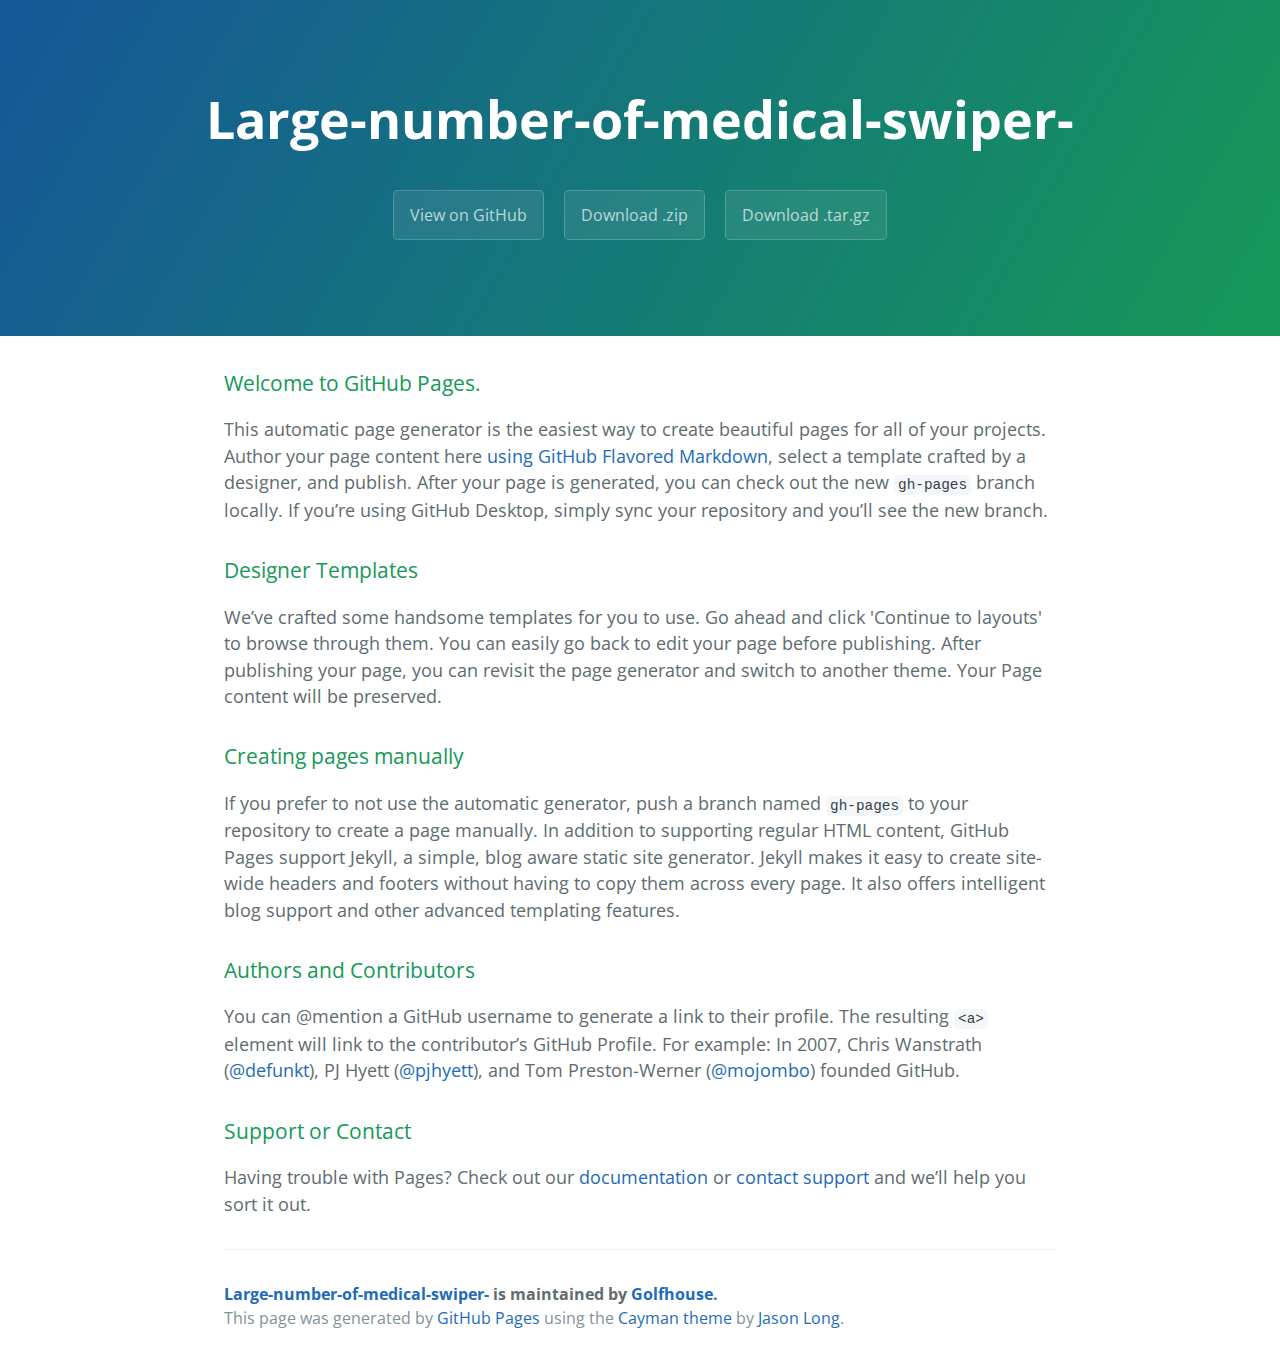
==== index.html @ 22bb9b2a "Create gh-pages branch via GitHub" ====
<!DOCTYPE html>
<html lang="en-us">
  <head>
    <meta charset="UTF-8">
    <title>Large-number-of-medical-swiper- by Golfhouse</title>
    <meta name="viewport" content="width=device-width, initial-scale=1">
    <link rel="stylesheet" type="text/css" href="stylesheets/normalize.css" media="screen">
    <link href='https://fonts.googleapis.com/css?family=Open+Sans:400,700' rel='stylesheet' type='text/css'>
    <link rel="stylesheet" type="text/css" href="stylesheets/stylesheet.css" media="screen">
    <link rel="stylesheet" type="text/css" href="stylesheets/github-light.css" media="screen">
  </head>
  <body>
    <section class="page-header">
      <h1 class="project-name">Large-number-of-medical-swiper-</h1>
      <h2 class="project-tagline"></h2>
      <a href="https://github.com/Golfhouse/Large-number-of-medical-Swiper-" class="btn">View on GitHub</a>
      <a href="https://github.com/Golfhouse/Large-number-of-medical-Swiper-/zipball/master" class="btn">Download .zip</a>
      <a href="https://github.com/Golfhouse/Large-number-of-medical-Swiper-/tarball/master" class="btn">Download .tar.gz</a>
    </section>

    <section class="main-content">
      <h3>
<a id="welcome-to-github-pages" class="anchor" href="#welcome-to-github-pages" aria-hidden="true"><span aria-hidden="true" class="octicon octicon-link"></span></a>Welcome to GitHub Pages.</h3>

<p>This automatic page generator is the easiest way to create beautiful pages for all of your projects. Author your page content here <a href="https://guides.github.com/features/mastering-markdown/">using GitHub Flavored Markdown</a>, select a template crafted by a designer, and publish. After your page is generated, you can check out the new <code>gh-pages</code> branch locally. If you’re using GitHub Desktop, simply sync your repository and you’ll see the new branch.</p>

<h3>
<a id="designer-templates" class="anchor" href="#designer-templates" aria-hidden="true"><span aria-hidden="true" class="octicon octicon-link"></span></a>Designer Templates</h3>

<p>We’ve crafted some handsome templates for you to use. Go ahead and click 'Continue to layouts' to browse through them. You can easily go back to edit your page before publishing. After publishing your page, you can revisit the page generator and switch to another theme. Your Page content will be preserved.</p>

<h3>
<a id="creating-pages-manually" class="anchor" href="#creating-pages-manually" aria-hidden="true"><span aria-hidden="true" class="octicon octicon-link"></span></a>Creating pages manually</h3>

<p>If you prefer to not use the automatic generator, push a branch named <code>gh-pages</code> to your repository to create a page manually. In addition to supporting regular HTML content, GitHub Pages support Jekyll, a simple, blog aware static site generator. Jekyll makes it easy to create site-wide headers and footers without having to copy them across every page. It also offers intelligent blog support and other advanced templating features.</p>

<h3>
<a id="authors-and-contributors" class="anchor" href="#authors-and-contributors" aria-hidden="true"><span aria-hidden="true" class="octicon octicon-link"></span></a>Authors and Contributors</h3>

<p>You can @mention a GitHub username to generate a link to their profile. The resulting <code>&lt;a&gt;</code> element will link to the contributor’s GitHub Profile. For example: In 2007, Chris Wanstrath (<a href="https://github.com/defunkt" class="user-mention">@defunkt</a>), PJ Hyett (<a href="https://github.com/pjhyett" class="user-mention">@pjhyett</a>), and Tom Preston-Werner (<a href="https://github.com/mojombo" class="user-mention">@mojombo</a>) founded GitHub.</p>

<h3>
<a id="support-or-contact" class="anchor" href="#support-or-contact" aria-hidden="true"><span aria-hidden="true" class="octicon octicon-link"></span></a>Support or Contact</h3>

<p>Having trouble with Pages? Check out our <a href="https://help.github.com/pages">documentation</a> or <a href="https://github.com/contact">contact support</a> and we’ll help you sort it out.</p>

      <footer class="site-footer">
        <span class="site-footer-owner"><a href="https://github.com/Golfhouse/Large-number-of-medical-Swiper-">Large-number-of-medical-swiper-</a> is maintained by <a href="https://github.com/Golfhouse">Golfhouse</a>.</span>

        <span class="site-footer-credits">This page was generated by <a href="https://pages.github.com">GitHub Pages</a> using the <a href="https://github.com/jasonlong/cayman-theme">Cayman theme</a> by <a href="https://twitter.com/jasonlong">Jason Long</a>.</span>
      </footer>

    </section>

  
  </body>
</html>
---- stylesheets/stylesheet.css ----
* {
  box-sizing: border-box; }

body {
  padding: 0;
  margin: 0;
  font-family: "Open Sans", "Helvetica Neue", Helvetica, Arial, sans-serif;
  font-size: 16px;
  line-height: 1.5;
  color: #606c71; }

a {
  color: #1e6bb8;
  text-decoration: none; }
  a:hover {
    text-decoration: underline; }

.btn {
  display: inline-block;
  margin-bottom: 1rem;
  color: rgba(255, 255, 255, 0.7);
  background-color: rgba(255, 255, 255, 0.08);
  border-color: rgba(255, 255, 255, 0.2);
  border-style: solid;
  border-width: 1px;
  border-radius: 0.3rem;
  transition: color 0.2s, background-color 0.2s, border-color 0.2s; }
  .btn + .btn {
    margin-left: 1rem; }

.btn:hover {
  color: rgba(255, 255, 255, 0.8);
  text-decoration: none;
  background-color: rgba(255, 255, 255, 0.2);
  border-color: rgba(255, 255, 255, 0.3); }

@media screen and (min-width: 64em) {
  .btn {
    padding: 0.75rem 1rem; } }

@media screen and (min-width: 42em) and (max-width: 64em) {
  .btn {
    padding: 0.6rem 0.9rem;
    font-size: 0.9rem; } }

@media screen and (max-width: 42em) {
  .btn {
    display: block;
    width: 100%;
    padding: 0.75rem;
    font-size: 0.9rem; }
    .btn + .btn {
      margin-top: 1rem;
      margin-left: 0; } }

.page-header {
  color: #fff;
  text-align: center;
  background-color: #159957;
  background-image: linear-gradient(120deg, #155799, #159957); }

@media screen and (min-width: 64em) {
  .page-header {
    padding: 5rem 6rem; } }

@media screen and (min-width: 42em) and (max-width: 64em) {
  .page-header {
    padding: 3rem 4rem; } }

@media screen and (max-width: 42em) {
  .page-header {
    padding: 2rem 1rem; } }

.project-name {
  margin-top: 0;
  margin-bottom: 0.1rem; }

@media screen and (min-width: 64em) {
  .project-name {
    font-size: 3.25rem; } }

@media screen and (min-width: 42em) and (max-width: 64em) {
  .project-name {
    font-size: 2.25rem; } }

@media screen and (max-width: 42em) {
  .project-name {
    font-size: 1.75rem; } }

.project-tagline {
  margin-bottom: 2rem;
  font-weight: normal;
  opacity: 0.7; }

@media screen and (min-width: 64em) {
  .project-tagline {
    font-size: 1.25rem; } }

@media screen and (min-width: 42em) and (max-width: 64em) {
  .project-tagline {
    font-size: 1.15rem; } }

@media screen and (max-width: 42em) {
  .project-tagline {
    font-size: 1rem; } }

.main-content :first-child {
  margin-top: 0; }
.main-content img {
  max-width: 100%; }
.main-content h1, .main-content h2, .main-content h3, .main-content h4, .main-content h5, .main-content h6 {
  margin-top: 2rem;
  margin-bottom: 1rem;
  font-weight: normal;
  color: #159957; }
.main-content p {
  margin-bottom: 1em; }
.main-content code {
  padding: 2px 4px;
  font-family: Consolas, "Liberation Mono", Menlo, Courier, monospace;
  font-size: 0.9rem;
  color: #383e41;
  background-color: #f3f6fa;
  border-radius: 0.3rem; }
.main-content pre {
  padding: 0.8rem;
  margin-top: 0;
  margin-bottom: 1rem;
  font: 1rem Consolas, "Liberation Mono", Menlo, Courier, monospace;
  color: #567482;
  word-wrap: normal;
  background-color: #f3f6fa;
  border: solid 1px #dce6f0;
  border-radius: 0.3rem; }
  .main-content pre > code {
    padding: 0;
    margin: 0;
    font-size: 0.9rem;
    color: #567482;
    word-break: normal;
    white-space: pre;
    background: transparent;
    border: 0; }
.main-content .highlight {
  margin-bottom: 1rem; }
  .main-content .highlight pre {
    margin-bottom: 0;
    word-break: normal; }
.main-content .highlight pre, .main-content pre {
  padding: 0.8rem;
  overflow: auto;
  font-size: 0.9rem;
  line-height: 1.45;
  border-radius: 0.3rem; }
.main-content pre code, .main-content pre tt {
  display: inline;
  max-width: initial;
  padding: 0;
  margin: 0;
  overflow: initial;
  line-height: inherit;
  word-wrap: normal;
  background-color: transparent;
  border: 0; }
  .main-content pre code:before, .main-content pre code:after, .main-content pre tt:before, .main-content pre tt:after {
    content: normal; }
.main-content ul, .main-content ol {
  margin-top: 0; }
.main-content blockquote {
  padding: 0 1rem;
  margin-left: 0;
  color: #819198;
  border-left: 0.3rem solid #dce6f0; }
  .main-content blockquote > :first-child {
    margin-top: 0; }
  .main-content blockquote > :last-child {
    margin-bottom: 0; }
.main-content table {
  display: block;
  width: 100%;
  overflow: auto;
  word-break: normal;
  word-break: keep-all; }
  .main-content table th {
    font-weight: bold; }
  .main-content table th, .main-content table td {
    padding: 0.5rem 1rem;
    border: 1px solid #e9ebec; }
.main-content dl {
  padding: 0; }
  .main-content dl dt {
    padding: 0;
    margin-top: 1rem;
    font-size: 1rem;
    font-weight: bold; }
  .main-content dl dd {
    padding: 0;
    margin-bottom: 1rem; }
.main-content hr {
  height: 2px;
  padding: 0;
  margin: 1rem 0;
  background-color: #eff0f1;
  border: 0; }

@media screen and (min-width: 64em) {
  .main-content {
    max-width: 64rem;
    padding: 2rem 6rem;
    margin: 0 auto;
    font-size: 1.1rem; } }

@media screen and (min-width: 42em) and (max-width: 64em) {
  .main-content {
    padding: 2rem 4rem;
    font-size: 1.1rem; } }

@media screen and (max-width: 42em) {
  .main-content {
    padding: 2rem 1rem;
    font-size: 1rem; } }

.site-footer {
  padding-top: 2rem;
  margin-top: 2rem;
  border-top: solid 1px #eff0f1; }

.site-footer-owner {
  display: block;
  font-weight: bold; }

.site-footer-credits {
  color: #819198; }

@media screen and (min-width: 64em) {
  .site-footer {
    font-size: 1rem; } }

@media screen and (min-width: 42em) and (max-width: 64em) {
  .site-footer {
    font-size: 1rem; } }

@media screen and (max-width: 42em) {
  .site-footer {
    font-size: 0.9rem; } }
---- stylesheets/github-light.css ----
/*
The MIT License (MIT)

Copyright (c) 2016 GitHub, Inc.

Permission is hereby granted, free of charge, to any person obtaining a copy
of this software and associated documentation files (the "Software"), to deal
in the Software without restriction, including without limitation the rights
to use, copy, modify, merge, publish, distribute, sublicense, and/or sell
copies of the Software, and to permit persons to whom the Software is
furnished to do so, subject to the following conditions:

The above copyright notice and this permission notice shall be included in all
copies or substantial portions of the Software.

THE SOFTWARE IS PROVIDED "AS IS", WITHOUT WARRANTY OF ANY KIND, EXPRESS OR
IMPLIED, INCLUDING BUT NOT LIMITED TO THE WARRANTIES OF MERCHANTABILITY,
FITNESS FOR A PARTICULAR PURPOSE AND NONINFRINGEMENT. IN NO EVENT SHALL THE
AUTHORS OR COPYRIGHT HOLDERS BE LIABLE FOR ANY CLAIM, DAMAGES OR OTHER
LIABILITY, WHETHER IN AN ACTION OF CONTRACT, TORT OR OTHERWISE, ARISING FROM,
OUT OF OR IN CONNECTION WITH THE SOFTWARE OR THE USE OR OTHER DEALINGS IN THE
SOFTWARE.

*/

.pl-c /* comment */ {
  color: #969896;
}

.pl-c1 /* constant, variable.other.constant, support, meta.property-name, support.constant, support.variable, meta.module-reference, markup.raw, meta.diff.header */,
.pl-s .pl-v /* string variable */ {
  color: #0086b3;
}

.pl-e /* entity */,
.pl-en /* entity.name */ {
  color: #795da3;
}

.pl-smi /* variable.parameter.function, storage.modifier.package, storage.modifier.import, storage.type.java, variable.other */,
.pl-s .pl-s1 /* string source */ {
  color: #333;
}

.pl-ent /* entity.name.tag */ {
  color: #63a35c;
}

.pl-k /* keyword, storage, storage.type */ {
  color: #a71d5d;
}

.pl-s /* string */,
.pl-pds /* punctuation.definition.string, string.regexp.character-class */,
.pl-s .pl-pse .pl-s1 /* string punctuation.section.embedded source */,
.pl-sr /* string.regexp */,
.pl-sr .pl-cce /* string.regexp constant.character.escape */,
.pl-sr .pl-sre /* string.regexp source.ruby.embedded */,
.pl-sr .pl-sra /* string.regexp string.regexp.arbitrary-repitition */ {
  color: #183691;
}

.pl-v /* variable */ {
  color: #ed6a43;
}

.pl-id /* invalid.deprecated */ {
  color: #b52a1d;
}

.pl-ii /* invalid.illegal */ {
  color: #f8f8f8;
  background-color: #b52a1d;
}

.pl-sr .pl-cce /* string.regexp constant.character.escape */ {
  font-weight: bold;
  color: #63a35c;
}

.pl-ml /* markup.list */ {
  color: #693a17;
}

.pl-mh /* markup.heading */,
.pl-mh .pl-en /* markup.heading entity.name */,
.pl-ms /* meta.separator */ {
  font-weight: bold;
  color: #1d3e81;
}

.pl-mq /* markup.quote */ {
  color: #008080;
}

.pl-mi /* markup.italic */ {
  font-style: italic;
  color: #333;
}

.pl-mb /* markup.bold */ {
  font-weight: bold;
  color: #333;
}

.pl-md /* markup.deleted, meta.diff.header.from-file */ {
  color: #bd2c00;
  background-color: #ffecec;
}

.pl-mi1 /* markup.inserted, meta.diff.header.to-file */ {
  color: #55a532;
  background-color: #eaffea;
}

.pl-mdr /* meta.diff.range */ {
  font-weight: bold;
  color: #795da3;
}

.pl-mo /* meta.output */ {
  color: #1d3e81;
}
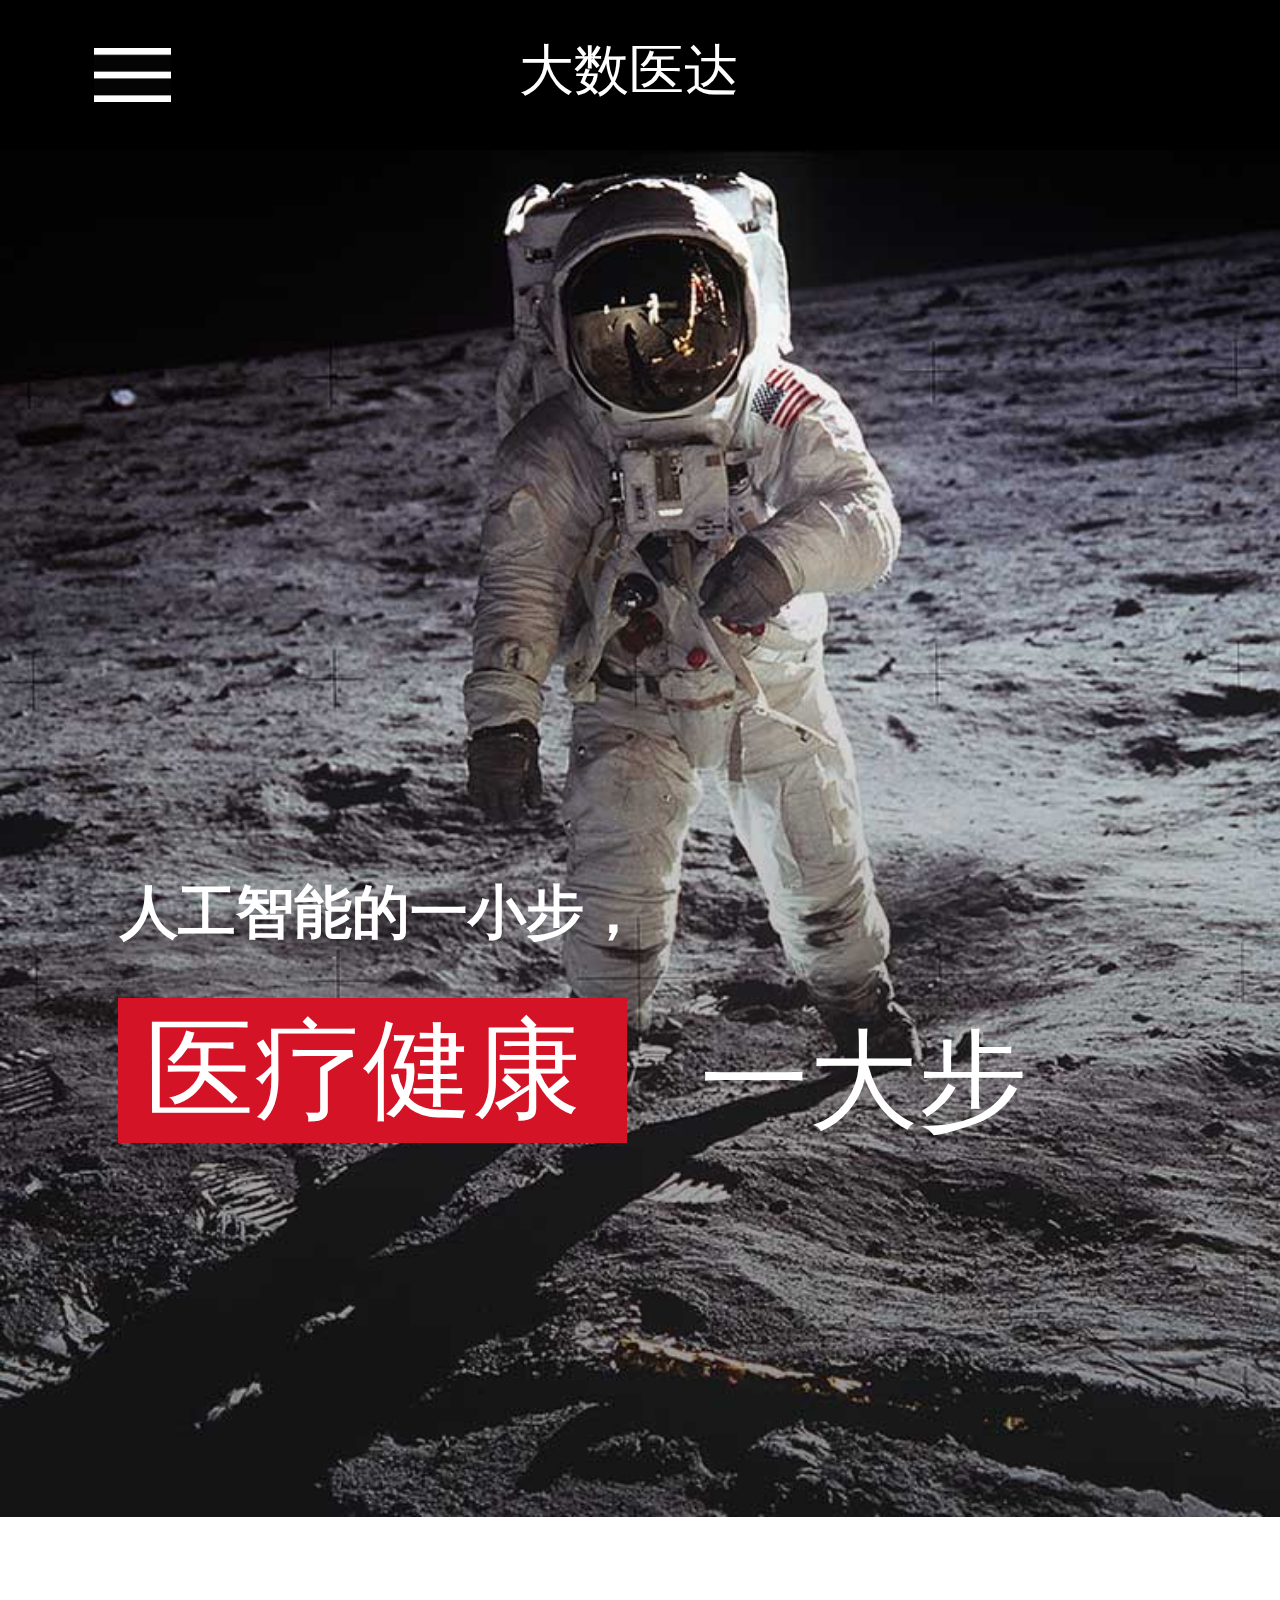
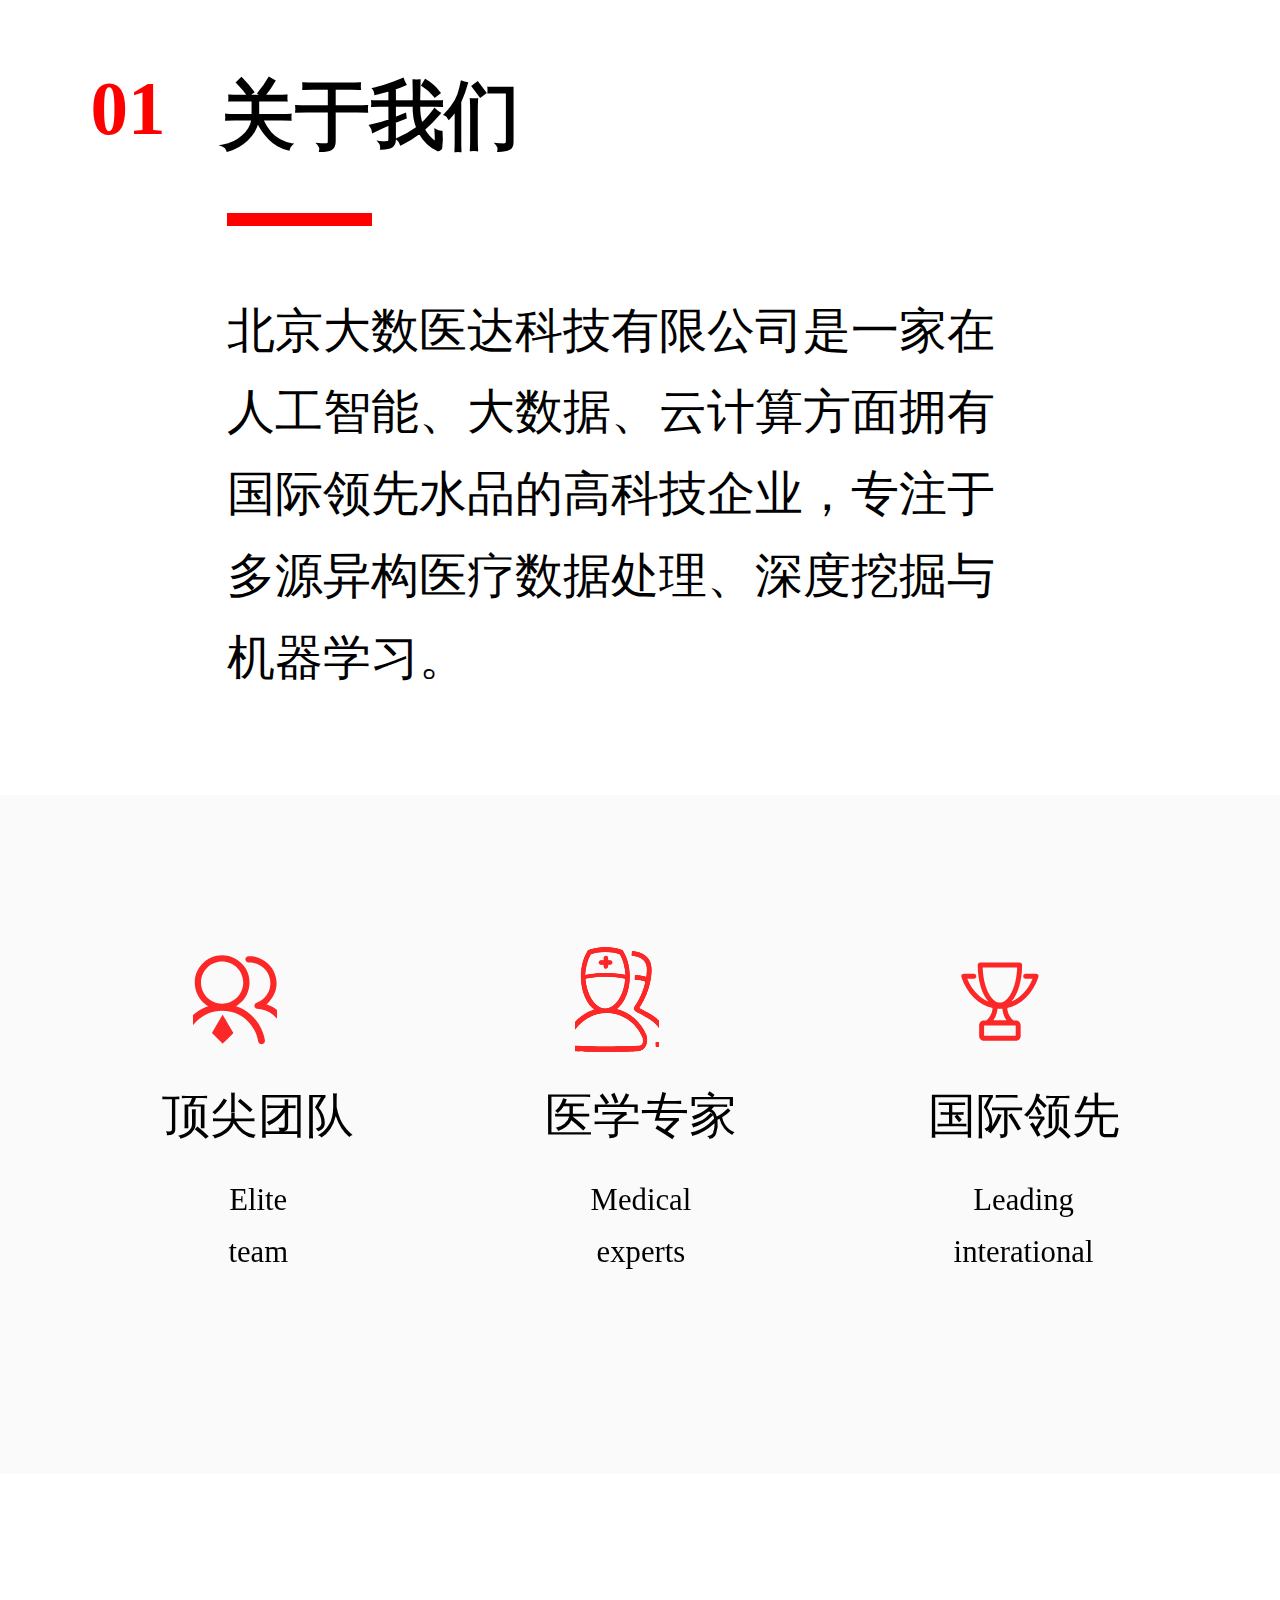
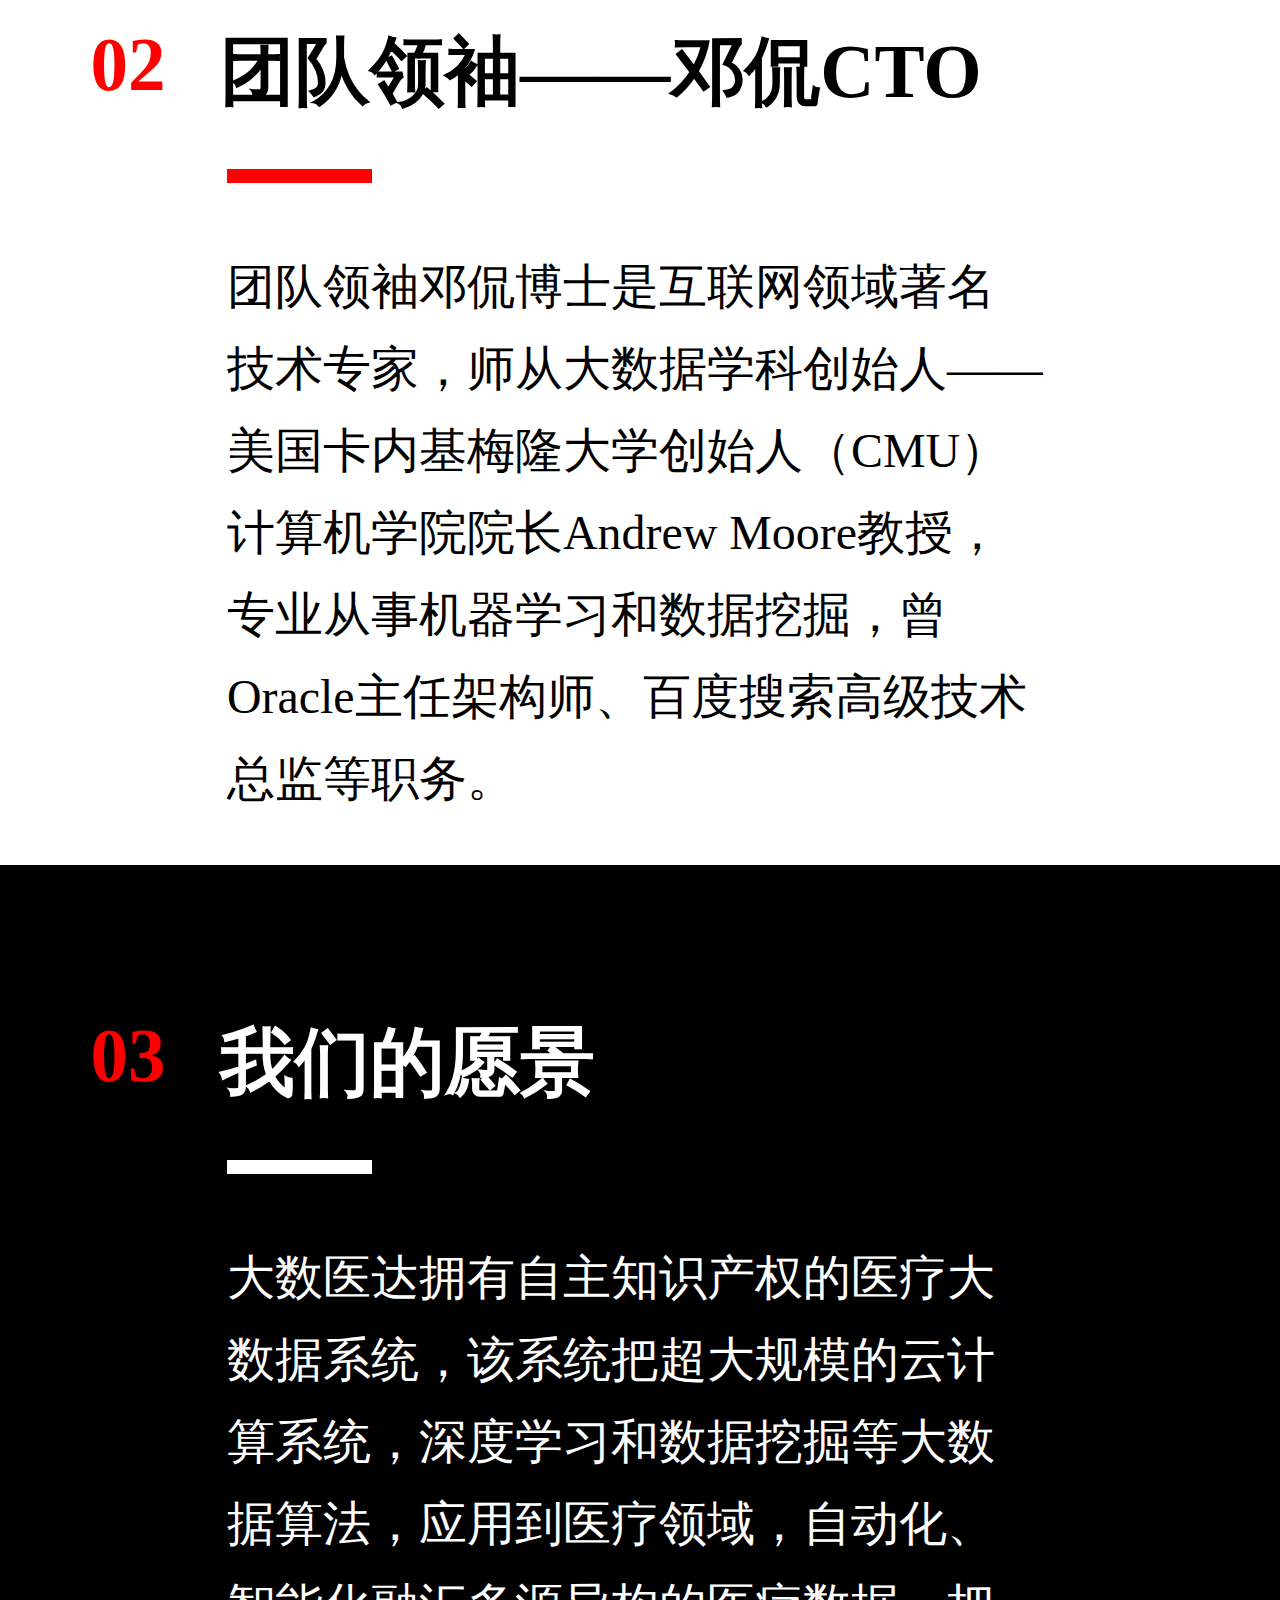
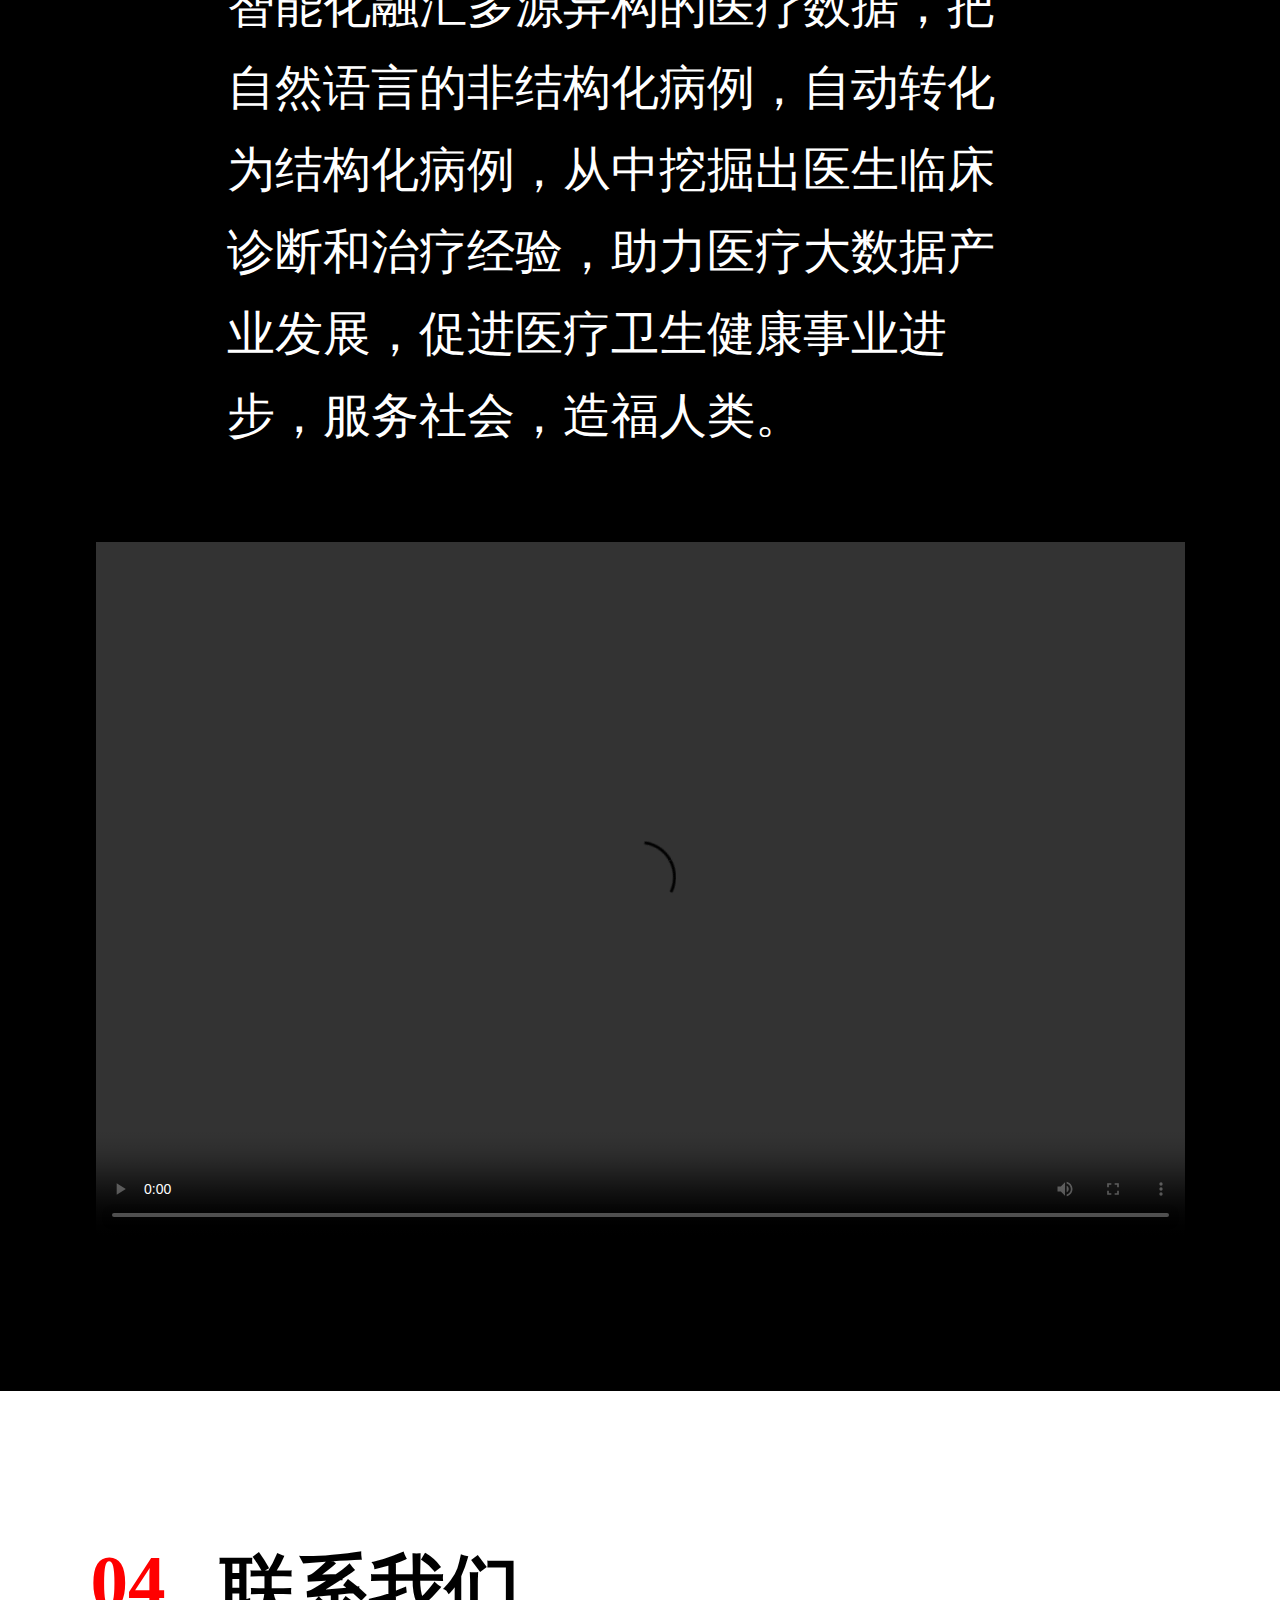
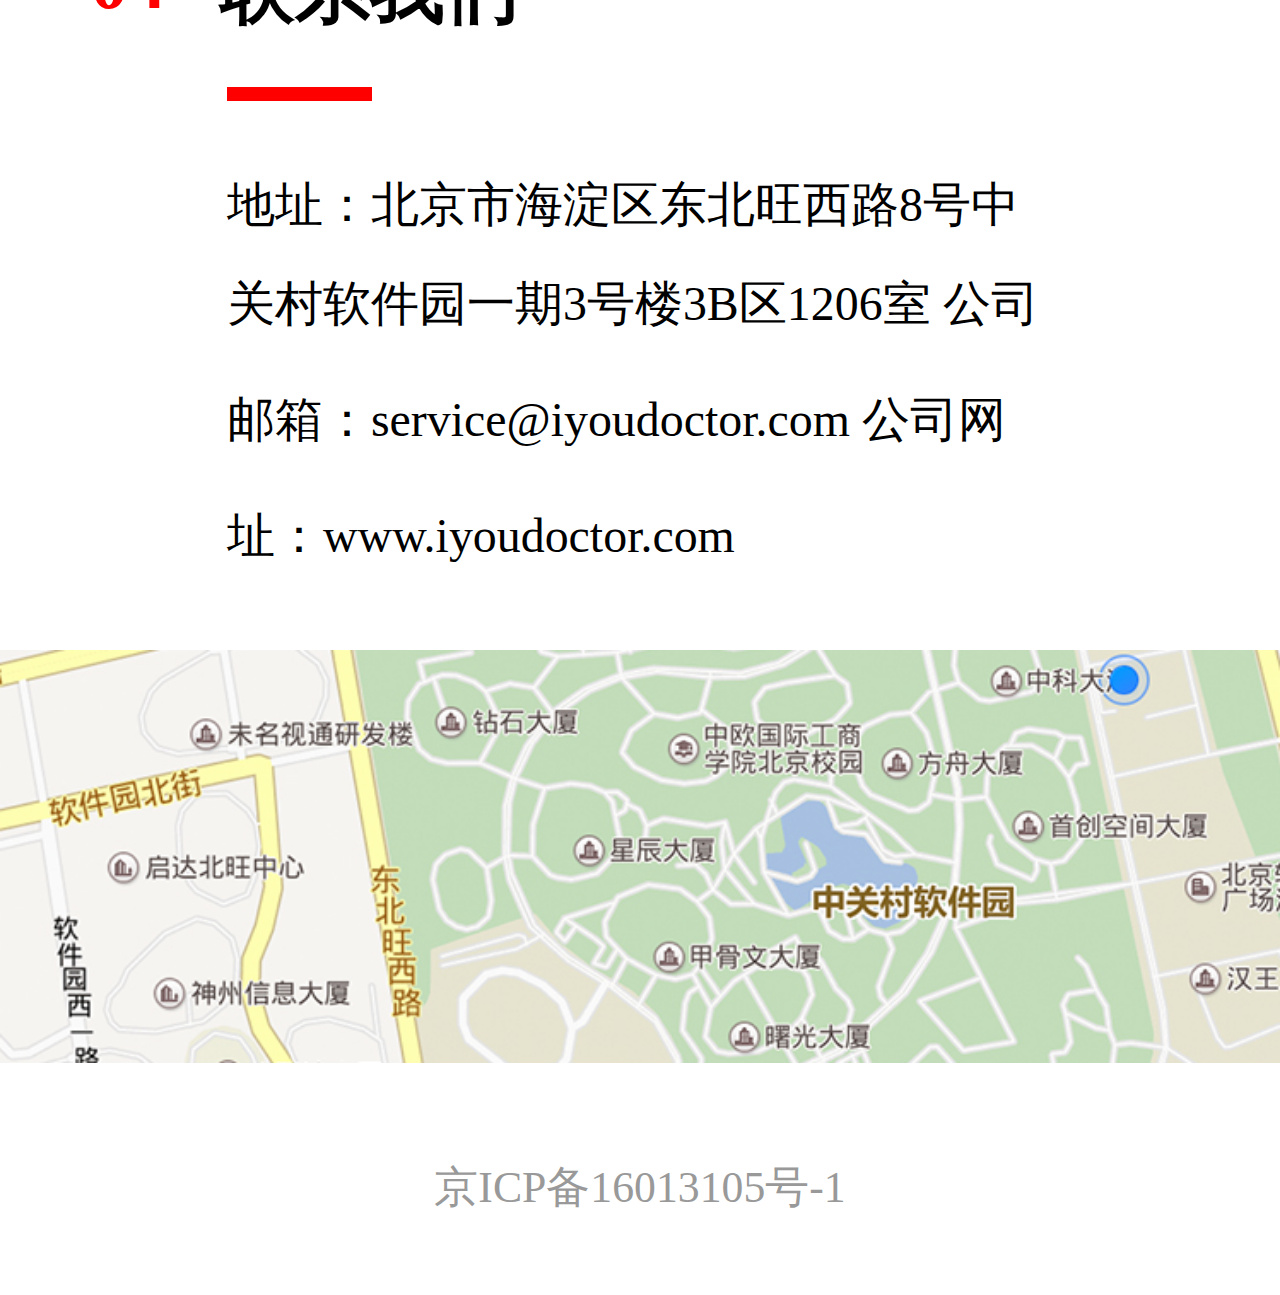
==== commit 48359b1d: "medical" ====
--- a/index.html
+++ b/index.html
@@ -1,57 +1,139 @@
 <!DOCTYPE html>
-<html lang="en-us">
-  <head>
-    <meta charset="UTF-8">
-    <title>Large-number-of-medical-swiper- by Golfhouse</title>
-    <meta name="viewport" content="width=device-width, initial-scale=1">
-    <link rel="stylesheet" type="text/css" href="stylesheets/normalize.css" media="screen">
-    <link href='https://fonts.googleapis.com/css?family=Open+Sans:400,700' rel='stylesheet' type='text/css'>
-    <link rel="stylesheet" type="text/css" href="stylesheets/stylesheet.css" media="screen">
-    <link rel="stylesheet" type="text/css" href="stylesheets/github-light.css" media="screen">
-  </head>
-  <body>
-    <section class="page-header">
-      <h1 class="project-name">Large-number-of-medical-swiper-</h1>
-      <h2 class="project-tagline"></h2>
-      <a href="https://github.com/Golfhouse/Large-number-of-medical-Swiper-" class="btn">View on GitHub</a>
-      <a href="https://github.com/Golfhouse/Large-number-of-medical-Swiper-/zipball/master" class="btn">Download .zip</a>
-      <a href="https://github.com/Golfhouse/Large-number-of-medical-Swiper-/tarball/master" class="btn">Download .tar.gz</a>
-    </section>
+<html>
+<head>
+	<meta charset="UTF-8">
+	<meta name="author" content="智能社 - zhinengshe.com">
+	<meta name="copyright" content="智能社 - zhinengshe.com">
+	<meta name="viewport" content="width=device-width, initial-scale=1.0, maximum-scale=1.0, user-scalable=0">
+	<meta name="apple-mobile-web-app-capable" content="yes">
+	<meta name="apple-mobile-web-app-status-bar-style" content="black">
+	<meta name="format-detection" content="telephone=no,email=no">
+	<title>手机端</title>
+	<link rel="stylesheet" href="css/base.css">
+	<link rel="stylesheet" href="css/swiper.min.css">
+	<link rel="stylesheet" href="css/first.css">
+	<style>
 
-    <section class="main-content">
-      <h3>
-<a id="welcome-to-github-pages" class="anchor" href="#welcome-to-github-pages" aria-hidden="true"><span aria-hidden="true" class="octicon octicon-link"></span></a>Welcome to GitHub Pages.</h3>
-
-<p>This automatic page generator is the easiest way to create beautiful pages for all of your projects. Author your page content here <a href="https://guides.github.com/features/mastering-markdown/">using GitHub Flavored Markdown</a>, select a template crafted by a designer, and publish. After your page is generated, you can check out the new <code>gh-pages</code> branch locally. If you’re using GitHub Desktop, simply sync your repository and you’ll see the new branch.</p>
-
-<h3>
-<a id="designer-templates" class="anchor" href="#designer-templates" aria-hidden="true"><span aria-hidden="true" class="octicon octicon-link"></span></a>Designer Templates</h3>
-
-<p>We’ve crafted some handsome templates for you to use. Go ahead and click 'Continue to layouts' to browse through them. You can easily go back to edit your page before publishing. After publishing your page, you can revisit the page generator and switch to another theme. Your Page content will be preserved.</p>
-
-<h3>
-<a id="creating-pages-manually" class="anchor" href="#creating-pages-manually" aria-hidden="true"><span aria-hidden="true" class="octicon octicon-link"></span></a>Creating pages manually</h3>
-
-<p>If you prefer to not use the automatic generator, push a branch named <code>gh-pages</code> to your repository to create a page manually. In addition to supporting regular HTML content, GitHub Pages support Jekyll, a simple, blog aware static site generator. Jekyll makes it easy to create site-wide headers and footers without having to copy them across every page. It also offers intelligent blog support and other advanced templating features.</p>
-
-<h3>
-<a id="authors-and-contributors" class="anchor" href="#authors-and-contributors" aria-hidden="true"><span aria-hidden="true" class="octicon octicon-link"></span></a>Authors and Contributors</h3>
-
-<p>You can @mention a GitHub username to generate a link to their profile. The resulting <code>&lt;a&gt;</code> element will link to the contributor’s GitHub Profile. For example: In 2007, Chris Wanstrath (<a href="https://github.com/defunkt" class="user-mention">@defunkt</a>), PJ Hyett (<a href="https://github.com/pjhyett" class="user-mention">@pjhyett</a>), and Tom Preston-Werner (<a href="https://github.com/mojombo" class="user-mention">@mojombo</a>) founded GitHub.</p>
-
-<h3>
-<a id="support-or-contact" class="anchor" href="#support-or-contact" aria-hidden="true"><span aria-hidden="true" class="octicon octicon-link"></span></a>Support or Contact</h3>
-
-<p>Having trouble with Pages? Check out our <a href="https://help.github.com/pages">documentation</a> or <a href="https://github.com/contact">contact support</a> and we’ll help you sort it out.</p>
-
-      <footer class="site-footer">
-        <span class="site-footer-owner"><a href="https://github.com/Golfhouse/Large-number-of-medical-Swiper-">Large-number-of-medical-swiper-</a> is maintained by <a href="https://github.com/Golfhouse">Golfhouse</a>.</span>
-
-        <span class="site-footer-credits">This page was generated by <a href="https://pages.github.com">GitHub Pages</a> using the <a href="https://github.com/jasonlong/cayman-theme">Cayman theme</a> by <a href="https://twitter.com/jasonlong">Jason Long</a>.</span>
-      </footer>
-
-    </section>
-
-  
-  </body>
-</html>
+	</style>
+	<script src="js/swiper.min.js"></script>
+	<script src="js/jquery-1.7.2.js"></script>
+	<script>
+	(function(win,doc){
+		function change(){
+			doc.documentElement.style.fontSize=40*doc.documentElement.clientWidth/320+'px';
+		}
+		change();
+		window.addEventListener('resize',change,false);
+	})(window,document);
+	window.onload=function(){
+		 var swiper = new Swiper('.swiper-container', {
+	        pagination: '.swiper-pagination',
+	        slidesPerView: 3,
+	        paginationClickable: true,
+	        spaceBetween: 30
+    	});
+		$("#menu_ico").click(function(){
+			$("#menu").css("display","block");
+		});
+		$("#box_1,#box_2,#box_3").click(function(){
+			$("#menu").css("display","none");
+		});
+	};
+	
+	</script>
+</head>
+<body>
+	<div id="wrap">
+		<header id="hd" class="clearfix">
+			<em id="menu_ico" class="fl"></em>
+			<div id="menu">
+				<ul id="box">
+					<li><a href="second.html" id="box_1">产品介绍</a></li>
+					<li><a href="#t1" id="box_2">关于我们</a></li>
+					<li><a href="#t4" id="box_3">联系我们</a></li>
+				</ul>
+			</div>
+			<span id="hd_word" class="fl">大数医达</span>
+		</header>
+		<section id="sec">
+			<div id="bac" class="clearfix">
+				<span id="smart" class="fl">人工智能的一小步，</span>
+				<span id="heal" class="fl">医疗健康</span>
+				<span id="big" class="fl">一大步</span>
+			</div>
+			<div class="artic">
+				<h3 id="t1" class="ti clearfix"><span id="num" class="fl">01</span><span id="first_word" class="fl">关于我们</span></h3>
+				<em class="line"></em>
+				<p id="cont">北京大数医达科技有限公司是一家在人工智能、大数据、云计算方面拥有国际领先水品的高科技企业，专注于多源异构医疗数据处理、深度挖掘与机器学习。</p>
+			</div>
+			<div class="swiper-container">
+	        	<div class="swiper-wrapper">
+		             <div class="swiper-slide">
+			             <em id="one" class="ico"></em>
+			             <span class="ico_wor">顶尖团队</span>
+			             <span class="ico_eng">Elite</span>
+			             <span class="ico_eng">team</span>
+		             </div>
+		            <div class="swiper-slide">
+			             <em id="two" class="ico"></em>
+			             <span class="ico_wor">医学专家</span>
+			             <span class="ico_eng">Medical</span>
+			             <span class="ico_eng">experts</span>
+		             </div>
+		             <div class="swiper-slide">
+			             <em id="three" class="ico"></em>
+			             <span class="ico_wor">国际领先</span>
+			             <span class="ico_eng">Leading</span>
+			             <span class="ico_eng">interational</span>
+		             </div>
+		             <div class="swiper-slide">
+			            <em id="four" class="ico"></em>
+			             <span class="ico_wor">顶尖团队</span>
+			             <span class="ico_eng">Elite</span>
+			             <span class="ico_eng">team</span>
+		             </div>
+		             <div class="swiper-slide">
+			             <em id="five" class="ico"></em>
+			             <span class="ico_wor">医学专家</span>
+			             <span class="ico_eng">Medical</span>
+			             <span class="ico_eng">experts</span>
+		             </div>
+		             <div class="swiper-slide">
+			             <em id="six" class="ico"></em>
+			             <span class="ico_wor">国际领先</span>
+			             <span class="ico_eng">Leading</span>
+			             <span class="ico_eng">interational</span>
+		             </div>
+		             <div class="swiper-slide">
+			             <em id="seven" class="ico"></em>
+			             <span class="ico_wor">医学专家</span>
+			             <span class="ico_eng">Medical</span>
+			             <span class="ico_eng">experts</span>
+		             </div>
+	        	</div>
+   		 	</div>
+			<div class="artic">
+				<h3 class="ti clearfix"><span id="num" class="fl">02</span><span id="first_word" class="fl">团队领袖——邓侃CTO</span></h3>
+				<em class="line"></em>
+				<p id="cont">团队领袖邓侃博士是互联网领域著名技术专家，师从大数据学科创始人——美国卡内基梅隆大学创始人（CMU）计算机学院院长Andrew Moore教授，专业从事机器学习和数据挖掘，曾Oracle主任架构师、百度搜索高级技术总监等职务。</p>
+			</div>
+			<div class="artic black">
+				<h3 class="ti clearfix"><span id="num" class="fl">03</span><span id="first_word" class="fl">我们的愿景</span></h3>
+				<em class="line1 line"></em>
+				<p id="cont">大数医达拥有自主知识产权的医疗大数据系统，该系统把超大规模的云计算系统，深度学习和数据挖掘等大数据算法，应用到医疗领域，自动化、智能化融汇多源异构的医疗数据，把自然语言的非结构化病例，自动转化为结构化病例，从中挖掘出医生临床诊断和治疗经验，助力医疗大数据产业发展，促进医疗卫生健康事业进步，服务社会，造福人类。</p>
+				<video src="img/hd.mp4" id="vi" controls></video>
+				<!-- <div id="ar"><span id="arrow"></span></div> -->
+			</div>
+			<div class="artic">
+				<h3 id="t4" class="ti clearfix"><span id="num" class="fl">04</span><span id="first_word" class="fl">联系我们</span></h3>
+				<em class="line"></em>
+				<p id="cont"><span id="add">地址：北京市海淀区东北旺西路8号中关村软件园一期3号楼3B区1206室</span>
+				<span class="eml">公司邮箱：service@iyoudoctor.com</span>
+				<span class="eml">公司网址：www.iyoudoctor.com</span></p>
+			</div>
+			<img src="img/2.png" alt="" id="geo">
+		</section>
+		<footer id="foot"><p>京ICP备16013105号-1</p></footer>
+	</div>
+</body>
+</html>--- a/css/base.css
+++ b/css/base.css
@@ -0,0 +1,9 @@
+body,p,h1,h2,h3,h4,h5,h6,ul,ol,dl,dd,input,textarea{ margin:0; padding:0;}
+img{ vertical-align:top; border:none;}
+li{ list-style:none;}
+a{ text-decoration:none; color:#000;}
+input,textarea{ outline:none; background:none; border:none;}
+textarea{ resize:none;}
+.fl{ float:left;}
+.fr{ float:right;}
+.clearfix:after{ content:''; display:block; clear:both;}--- a/css/first.css
+++ b/css/first.css
@@ -0,0 +1,40 @@
+	html{ font-size:40px;}
+	body{ width:100%; height:100%; }
+	#wrap{ width:100%; height:100%; }
+	#hd{ background: #000;height:0.9387rem;}
+	#menu_ico{ width:0.48rem; height:0.3413rem; background: url("../img/1.png") no-repeat; margin-top:0.2987rem; margin-left:0.587rem;background-size: 0.48rem 0.3413rem; }
+
+	#menu{ width:100%; height:100%;background:#000;position: relative; position:absolute; z-index:100; display:none;}
+	#box{ width:100%; height:100%;  position: absolute; top:50%; left:50%; margin-top:-1.09rem; margin-left:-1.09rem;}
+	#box li a{ color:#fff; font-size:0.52rem; width:2.18rem;display: block; border-bottom:1px solid #fff; line-height: 0.8rem;}
+
+	#hd_word{ font-size:0.3413rem; line-height:0.8853rem; color:#fff; margin-left:2.176rem; }
+	#sec #bac{ width:100%; height:8.544rem;  background:url("../img/banner.jpg") no-repeat;background-size:8rem 8.544rem; position: relative; }
+	#sec #bac #smart{ font-size:0.3627rem; line-height:1.056rem; position: absolute;  top:4.2453rem; left:0.747rem; color:#fff; font-weight:bold; }
+	#sec #bac #heal{ font-size:0.6827rem; line-height:0.9067rem; color:#fff; background:#d41326; padding:0rem 0.288rem 0rem 0.1707rem;position:absolute; top:5.3013rem; left:0.736rem; }
+	#sec #bac #big{ font-size:0.6827rem;line-height:1.056rem; color:#fff; position:absolute; top:5.3013rem; left:4.373rem;}
+	#sec .artic .ti{ font-size: 0.4693rem;padding-top:0.928rem;  }
+	#sec .artic #num{ color:red;margin-left:0.5653rem; }
+	#sec .artic #first_word{ font-size:0.4693rem; margin-left:0.3413rem; }
+	#sec .line{ width:0.9066rem; height:0.0853rem; background:red; margin-left:1.4186rem;display: block; margin-top:0.288rem; margin-bottom:0.3946rem;  }
+	#sec .artic #cont{ font-size:0.2994rem; line-height: 0.512rem; width:5.0986rem; margin-left:1.4186rem;}
+	.swiper-container {width:calc(100% - 1.024rem); height:3.3387rem; background:#fafafa; margin-top:0.5973rem;padding:0.9066rem 0.512rem 0rem;}
+    .swiper-slide { width:2.3253rem;}
+    .swiper-wrapper .swiper-slide .ico{  width:0.9386rem; height:0.7466rem; margin:0rem 0.693rem; background-size: 0.9386rem 0.7466rem; display: block; }
+    #one{background:url("../img/elite.svg") no-repeat;  }
+    #two{background:url("../img/medical.svg") no-repeat;  }
+    #three{background:url("../img/leading.svg") no-repeat;  }
+    #four{background:url("../img/cloud.svg") no-repeat;  }
+    #five{background:url("../img/bigData.svg") no-repeat;  }
+    #six{background:url("../img/ais.svg") no-repeat;  }
+    #seven{background:url("../img/acs.svg") no-repeat;  }
+	.ico_wor{ font-size: 0.2986rem;line-height: 0.7146rem;text-align: center;display: block; }
+	.ico_eng{ font-size:0.192rem; line-height: 0.326rem; text-align: center; display: block; }
+	.black{ color:#fff; background:#000;margin-top:0.28266rem; position:relative;}
+	#sec .line1{ background:#fff;  }
+	video{ width:6.8053rem; height:4.3413rem;margin:0.5333rem 0.5973rem 0.7253rem; }
+	#ar{ width:0.9813rem; height:0.9813rem; border-radius: 50%; background:#000; opacity: 0.7; position:absolute; top:9.5rem; left:3.4rem;  }
+	#arrow{ border:14px solid transparent; border-left:14px solid #fff;position:absolute; top:0.2rem; left:0.4rem; }
+	.eml{  line-height: 0.7253rem; margin-top:0.08533rem;}
+	#geo{ width:8rem;height:2.5813rem; margin-top:0.352rem; margin-bottom:0.1066rem; }
+	#foot{height: 1.344rem; line-height:1.344rem; font-size:0.2733rem; color:#999; text-align: center;}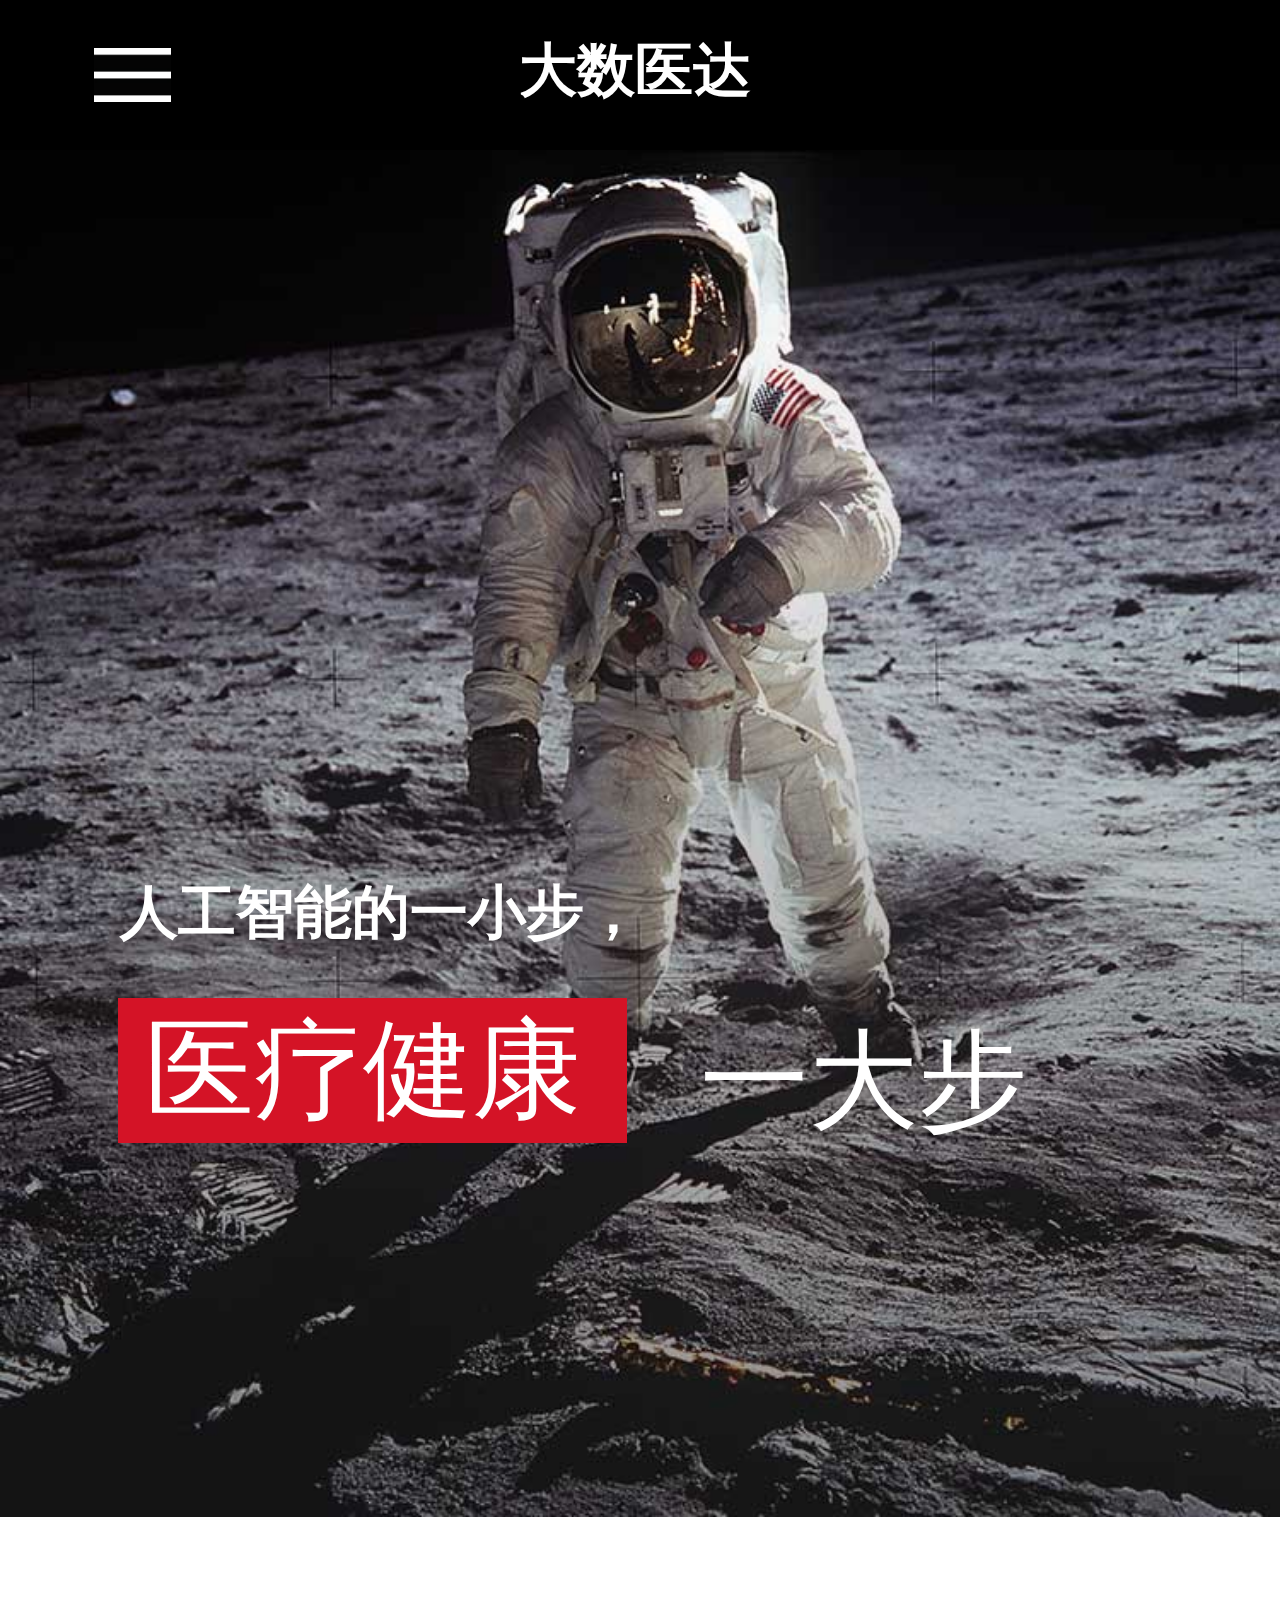
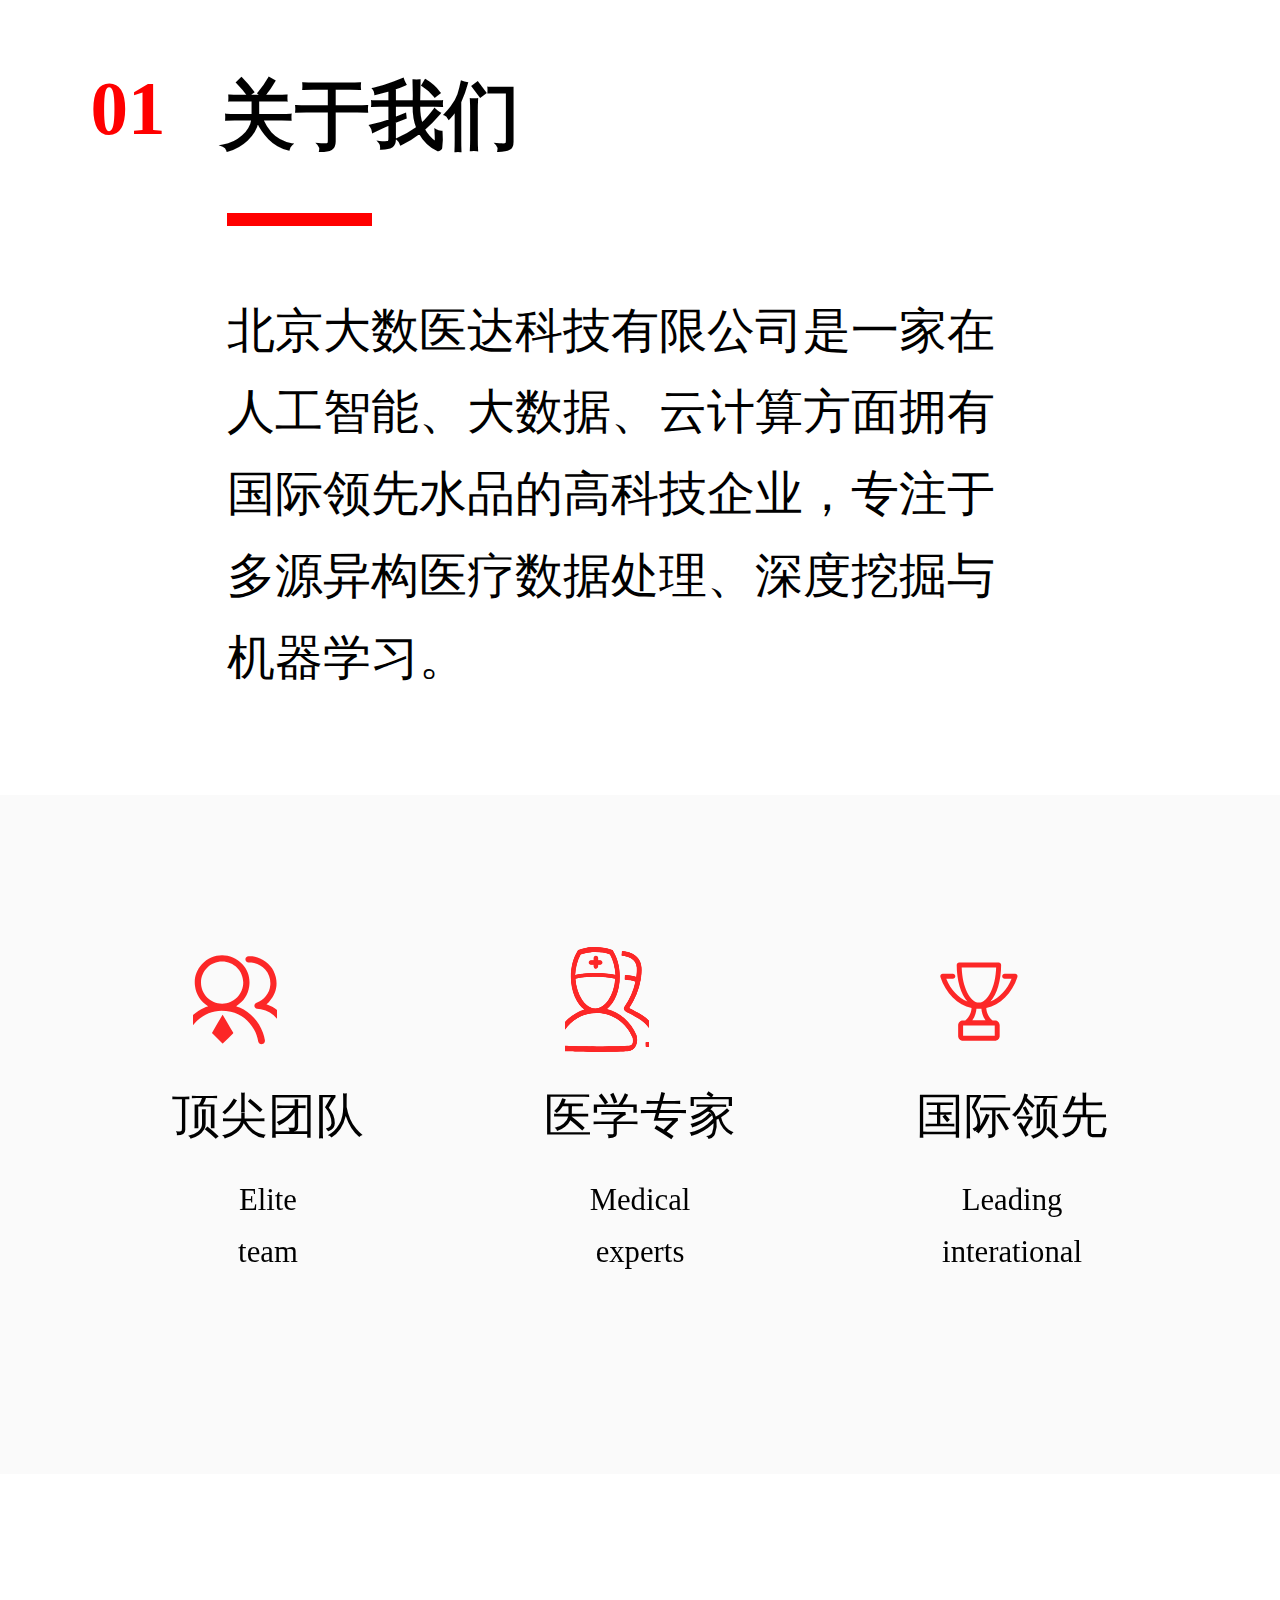
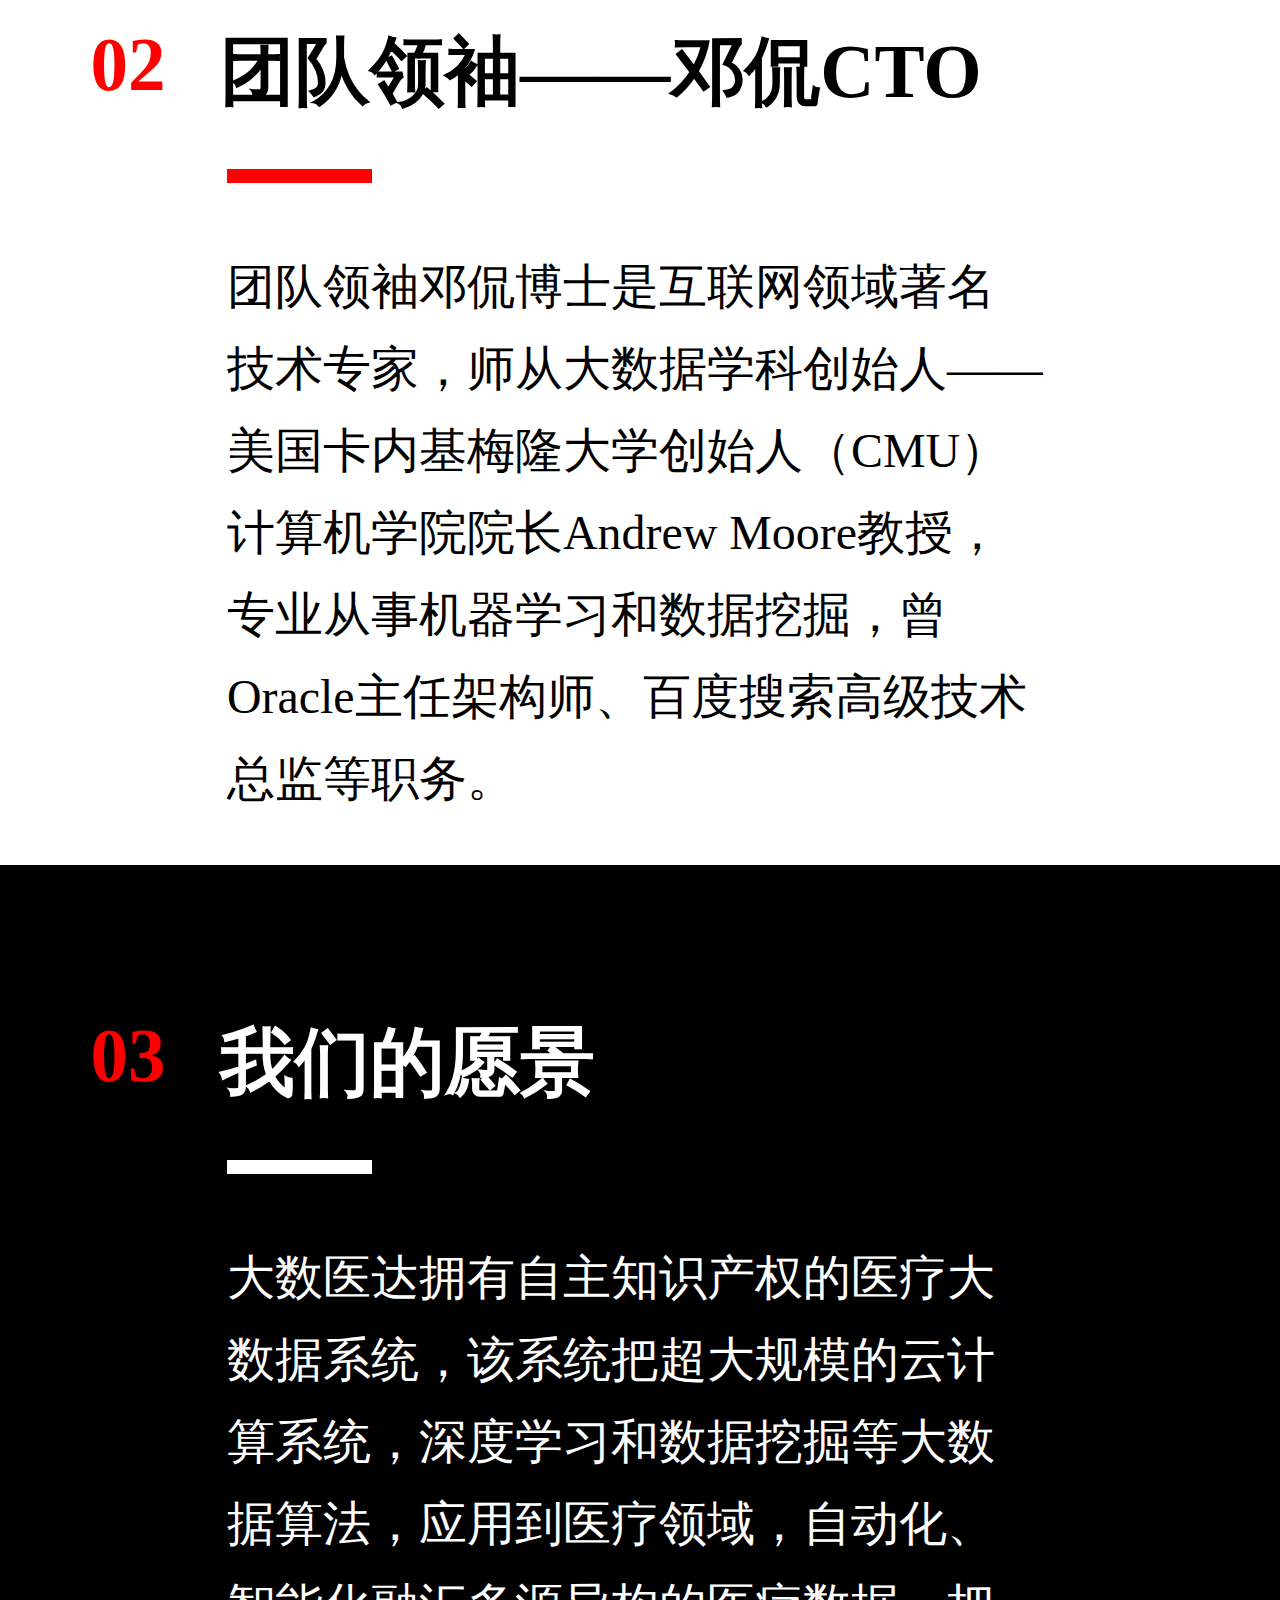
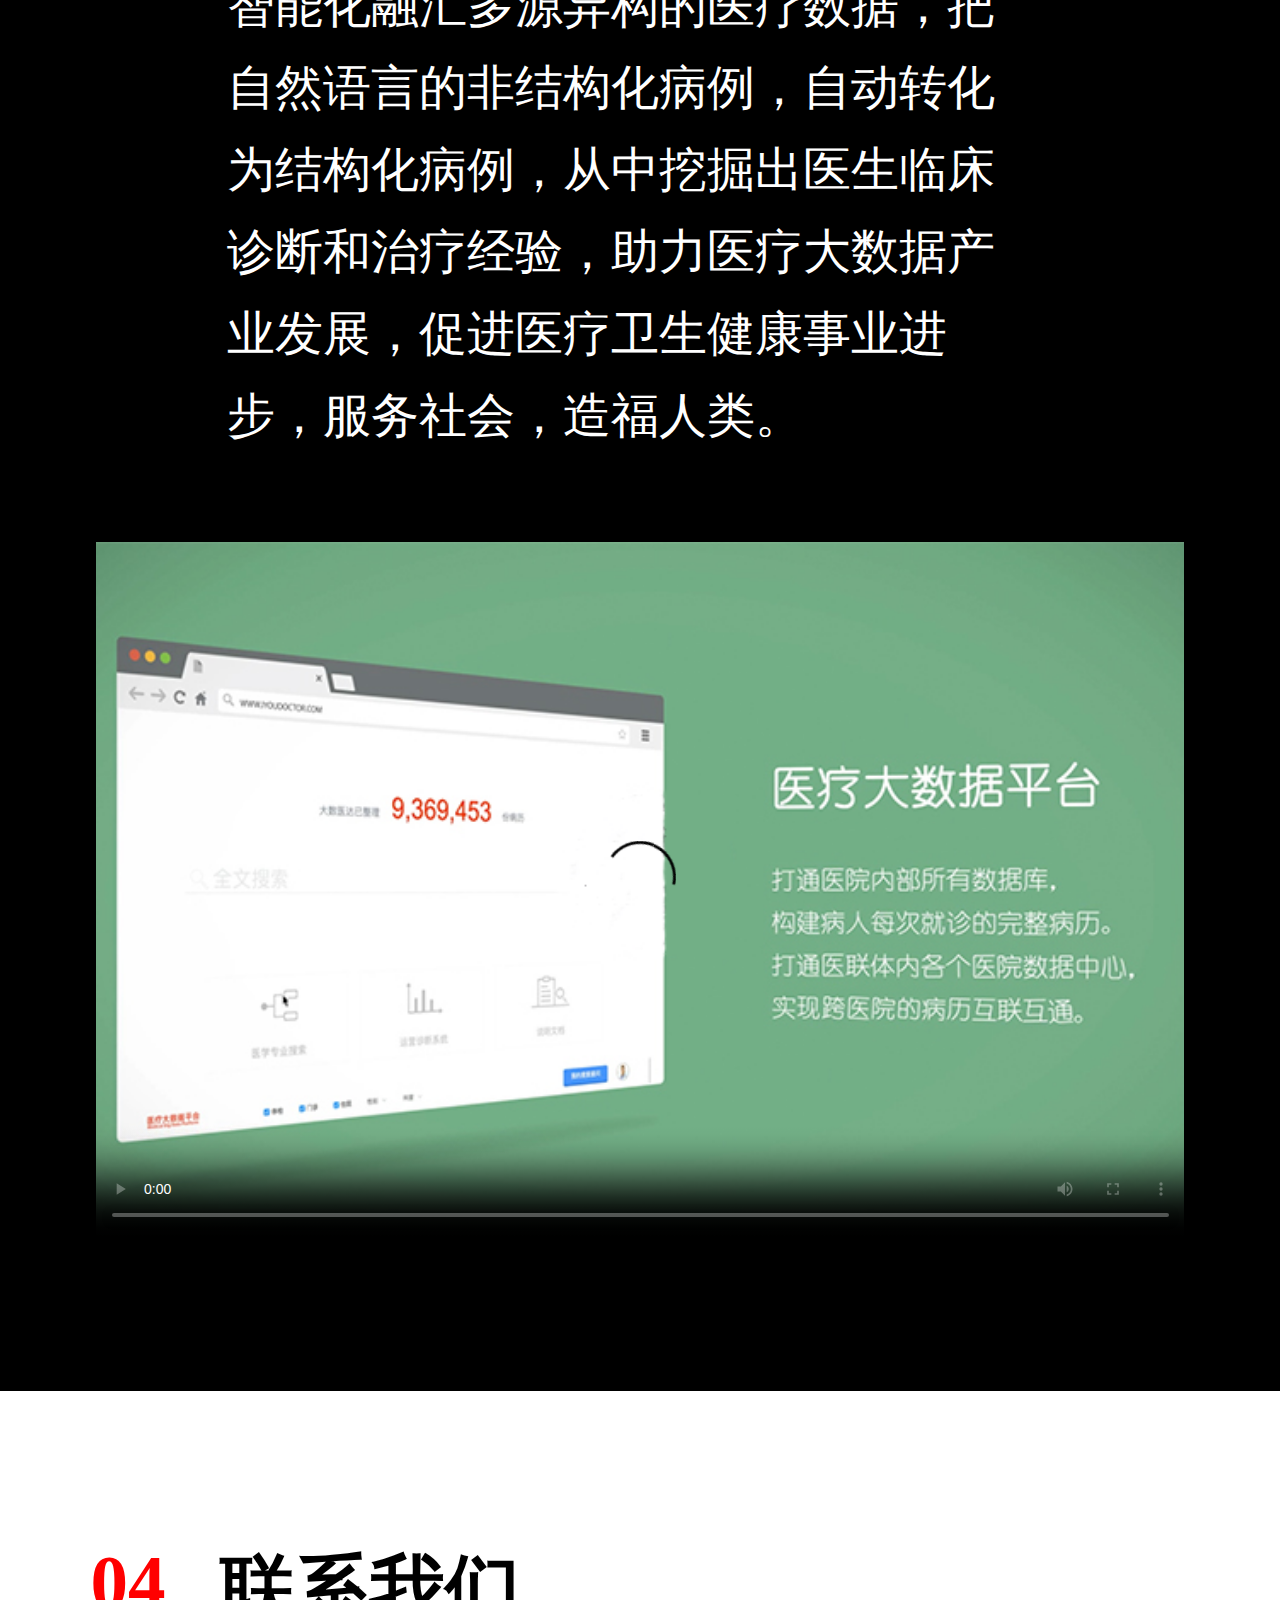
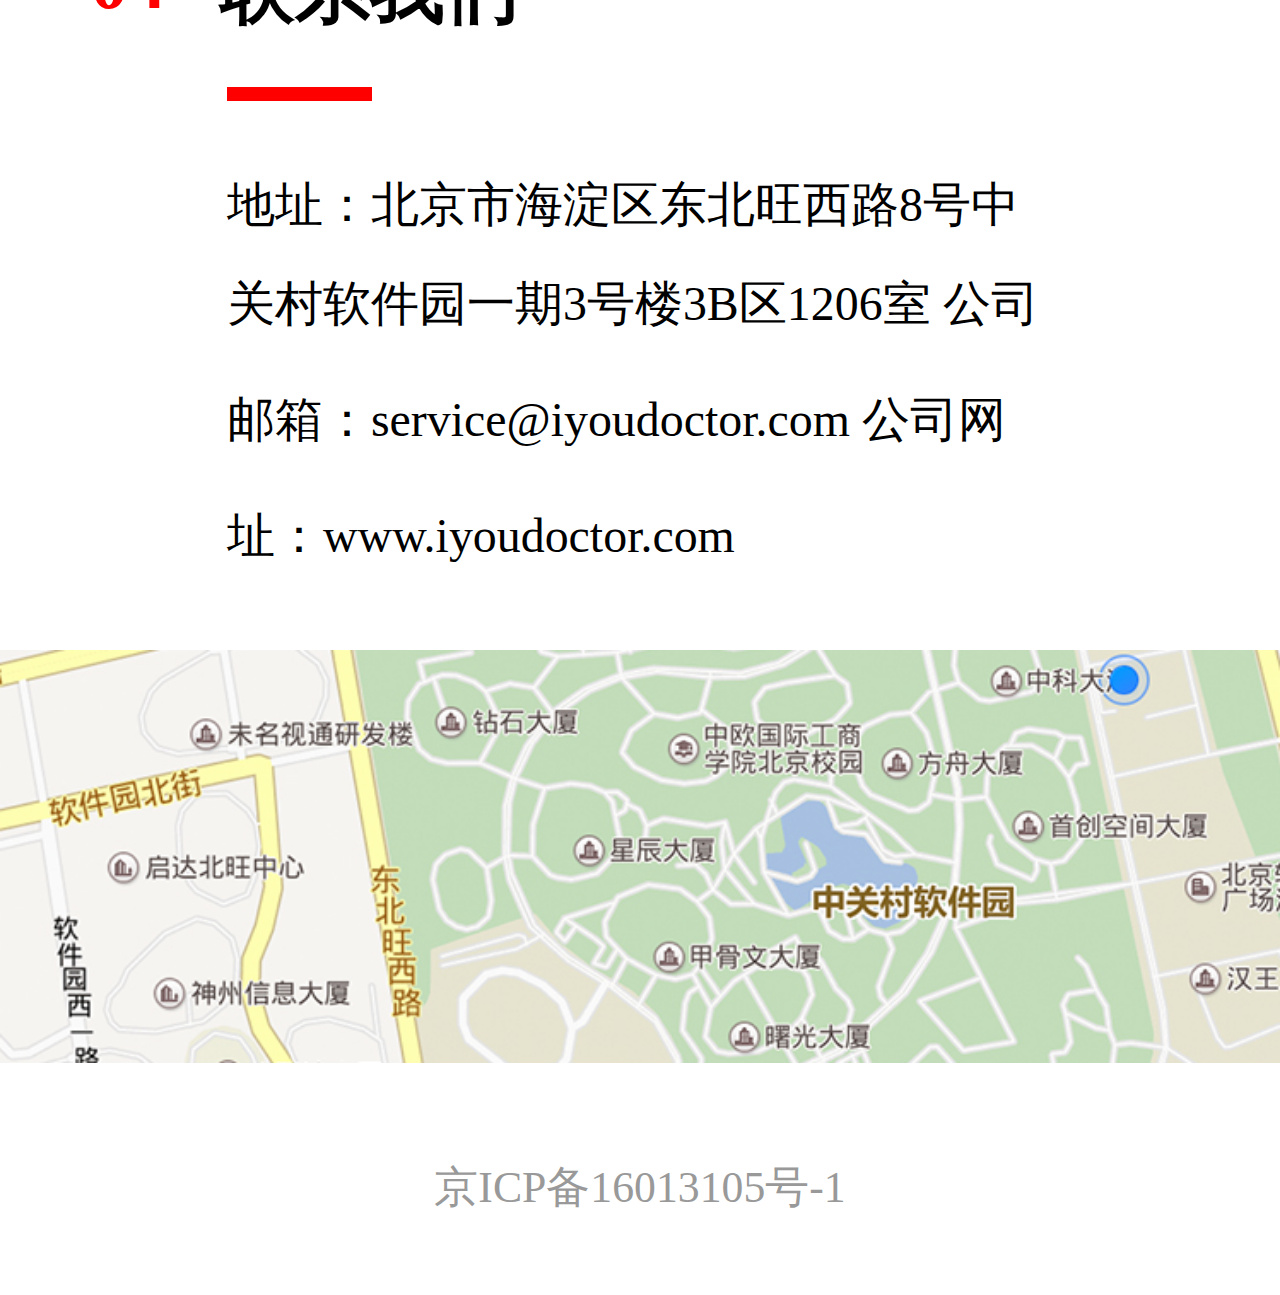
==== commit 3cce17ba: "medical" ====
--- a/index.html
+++ b/index.html
@@ -12,46 +12,18 @@
 	<link rel="stylesheet" href="css/base.css">
 	<link rel="stylesheet" href="css/swiper.min.css">
 	<link rel="stylesheet" href="css/first.css">
-	<style>
-
-	</style>
-	<script src="js/swiper.min.js"></script>
-	<script src="js/jquery-1.7.2.js"></script>
-	<script>
-	(function(win,doc){
-		function change(){
-			doc.documentElement.style.fontSize=40*doc.documentElement.clientWidth/320+'px';
-		}
-		change();
-		window.addEventListener('resize',change,false);
-	})(window,document);
-	window.onload=function(){
-		 var swiper = new Swiper('.swiper-container', {
-	        pagination: '.swiper-pagination',
-	        slidesPerView: 3,
-	        paginationClickable: true,
-	        spaceBetween: 30
-    	});
-		$("#menu_ico").click(function(){
-			$("#menu").css("display","block");
-		});
-		$("#box_1,#box_2,#box_3").click(function(){
-			$("#menu").css("display","none");
-		});
-	};
-	
-	</script>
+	<style></style>
 </head>
 <body>
 	<div id="wrap">
 		<header id="hd" class="clearfix">
 			<em id="menu_ico" class="fl"></em>
 			<div id="menu">
-				<ul id="box">
-					<li><a href="second.html" id="box_1">产品介绍</a></li>
-					<li><a href="#t1" id="box_2">关于我们</a></li>
-					<li><a href="#t4" id="box_3">联系我们</a></li>
-				</ul>
+			<ul id="box">
+				<li><a href="second.html" id="box_1">产品介绍</a></li>
+				<li><a href="#t1" id="box_2">关于我们</a></li>
+				<li><a href="#t4" id="box_3">联系我们</a></li>
+			</ul>
 			</div>
 			<span id="hd_word" class="fl">大数医达</span>
 		</header>
@@ -121,7 +93,7 @@
 				<h3 class="ti clearfix"><span id="num" class="fl">03</span><span id="first_word" class="fl">我们的愿景</span></h3>
 				<em class="line1 line"></em>
 				<p id="cont">大数医达拥有自主知识产权的医疗大数据系统，该系统把超大规模的云计算系统，深度学习和数据挖掘等大数据算法，应用到医疗领域，自动化、智能化融汇多源异构的医疗数据，把自然语言的非结构化病例，自动转化为结构化病例，从中挖掘出医生临床诊断和治疗经验，助力医疗大数据产业发展，促进医疗卫生健康事业进步，服务社会，造福人类。</p>
-				<video src="img/hd.mp4" id="vi" controls></video>
+				<video src="img/hd.mp4" poster="img/3.png" id="vi" controls></video>
 				<!-- <div id="ar"><span id="arrow"></span></div> -->
 			</div>
 			<div class="artic">
@@ -136,4 +108,6 @@
 		<footer id="foot"><p>京ICP备16013105号-1</p></footer>
 	</div>
 </body>
+<script src="js/jquery-1.7.2.js"></script>
+<script src="js/first.js"></script>
 </html>--- a/css/first.css
+++ b/css/first.css
@@ -1,15 +1,15 @@
 	html{ font-size:40px;}
-	body{ width:100%; height:100%; }
+	body{ width:100%; height:100%; position:relative; }
 	#wrap{ width:100%; height:100%; }
 	#hd{ background: #000;height:0.9387rem;}
 	#menu_ico{ width:0.48rem; height:0.3413rem; background: url("../img/1.png") no-repeat; margin-top:0.2987rem; margin-left:0.587rem;background-size: 0.48rem 0.3413rem; }
 
-	#menu{ width:100%; height:100%;background:#000;position: relative; position:absolute; z-index:100; display:none;}
-	#box{ width:100%; height:100%;  position: absolute; top:50%; left:50%; margin-top:-1.09rem; margin-left:-1.09rem;}
+	#menu{ width:100%; height:100%;background:#000; position:absolute; z-index:100; display:none;}
+	#box{   position: absolute; top:5rem; left:3rem; }
 	#box li a{ color:#fff; font-size:0.52rem; width:2.18rem;display: block; border-bottom:1px solid #fff; line-height: 0.8rem;}
 
-	#hd_word{ font-size:0.3413rem; line-height:0.8853rem; color:#fff; margin-left:2.176rem; }
-	#sec #bac{ width:100%; height:8.544rem;  background:url("../img/banner.jpg") no-repeat;background-size:8rem 8.544rem; position: relative; }
+	#hd_word{ font-size:0.363rem; line-height:0.8853rem; color:#fff; font-weight:bold; margin-left:2.176rem; }
+	#sec #bac{ width:100%; height:8.544rem;  background:url("../img/banner.jpg") no-repeat;background-size:100% 8.544rem; position: relative; }
 	#sec #bac #smart{ font-size:0.3627rem; line-height:1.056rem; position: absolute;  top:4.2453rem; left:0.747rem; color:#fff; font-weight:bold; }
 	#sec #bac #heal{ font-size:0.6827rem; line-height:0.9067rem; color:#fff; background:#d41326; padding:0rem 0.288rem 0rem 0.1707rem;position:absolute; top:5.3013rem; left:0.736rem; }
 	#sec #bac #big{ font-size:0.6827rem;line-height:1.056rem; color:#fff; position:absolute; top:5.3013rem; left:4.373rem;}
@@ -18,7 +18,9 @@
 	#sec .artic #first_word{ font-size:0.4693rem; margin-left:0.3413rem; }
 	#sec .line{ width:0.9066rem; height:0.0853rem; background:red; margin-left:1.4186rem;display: block; margin-top:0.288rem; margin-bottom:0.3946rem;  }
 	#sec .artic #cont{ font-size:0.2994rem; line-height: 0.512rem; width:5.0986rem; margin-left:1.4186rem;}
-	.swiper-container {width:calc(100% - 1.024rem); height:3.3387rem; background:#fafafa; margin-top:0.5973rem;padding:0.9066rem 0.512rem 0rem;}
+
+
+	.swiper-container {width:calc(100% - 1.024rem); height:3.3387rem; background:#fafafa; margin-top:0.5973rem;padding:0.9066rem 0.512rem 0rem;overflow: auto;}
     .swiper-slide { width:2.3253rem;}
     .swiper-wrapper .swiper-slide .ico{  width:0.9386rem; height:0.7466rem; margin:0rem 0.693rem; background-size: 0.9386rem 0.7466rem; display: block; }
     #one{background:url("../img/elite.svg") no-repeat;  }
@@ -28,6 +30,9 @@
     #five{background:url("../img/bigData.svg") no-repeat;  }
     #six{background:url("../img/ais.svg") no-repeat;  }
     #seven{background:url("../img/acs.svg") no-repeat;  }
+
+
+
 	.ico_wor{ font-size: 0.2986rem;line-height: 0.7146rem;text-align: center;display: block; }
 	.ico_eng{ font-size:0.192rem; line-height: 0.326rem; text-align: center; display: block; }
 	.black{ color:#fff; background:#000;margin-top:0.28266rem; position:relative;}
